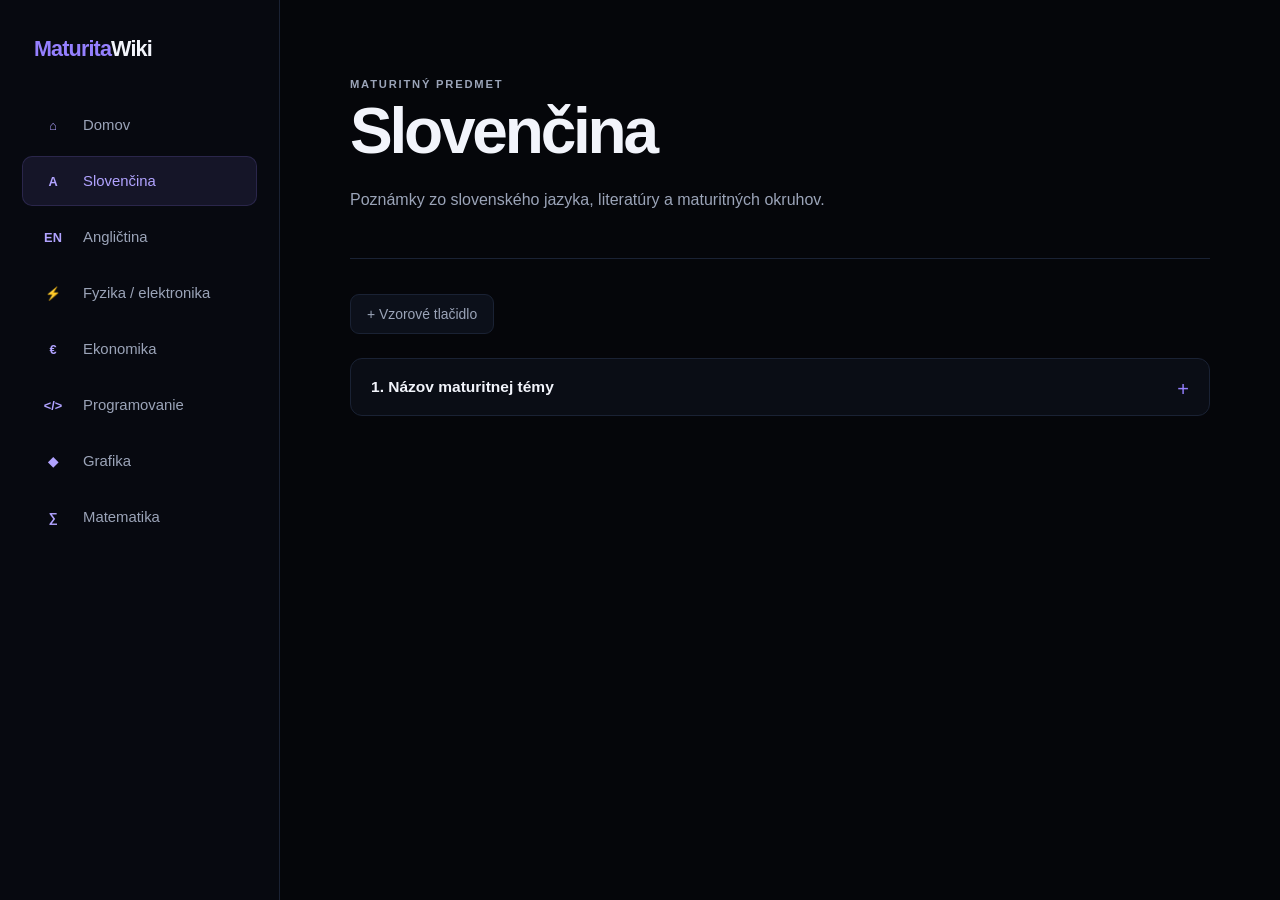
==== topics/economics.html @ a3dab2a0 "First commit test" ====
<!DOCTYPE html>
<html lang="sk">

<head>
    <meta charset="UTF-8">
    <meta name="viewport" content="width=device-width, initial-scale=1.0">

    <title>Slovenčina | MaturitaWiki</title>

    <link rel="stylesheet" href="../css/style.css">
</head>

<body class="topic-page">

    <aside class="topic-sidebar">

        <a href="../index.html" class="sidebar-logo">
            <span>Maturita</span>Wiki
        </a>

        <nav>

            <a href="../index.html" class="sidebar-link">
                <span class="sidebar-icon">⌂</span>
                Domov
            </a>

            <a href="slovak.html" class="sidebar-link active">
                <span class="sidebar-icon">A</span>
                Slovenčina
            </a>

            <a href="english.html" class="sidebar-link">
                <span class="sidebar-icon">EN</span>
                Angličtina
            </a>

            <a href="physics-electronics.html" class="sidebar-link">
                <span class="sidebar-icon">⚡</span>
                Fyzika / elektronika
            </a>

            <a href="economics.html" class="sidebar-link">
                <span class="sidebar-icon">€</span>
                Ekonomika
            </a>

            <a href="programming.html" class="sidebar-link">
                <span class="sidebar-icon">&lt;/&gt;</span>
                Programovanie
            </a>

            <a href="graphics.html" class="sidebar-link">
                <span class="sidebar-icon">◆</span>
                Grafika
            </a>

            <a href="mathematics.html" class="sidebar-link">
                <span class="sidebar-icon">∑</span>
                Matematika
            </a>

        </nav>

    </aside>


    <main class="topic-content">

        <header class="topic-header">

            <p class="topic-label">
                MATURITNÝ PREDMET
            </p>

            <h1>Slovenčina</h1>

            <p>
                Poznámky zo slovenského jazyka, literatúry
                a maturitných okruhov.
            </p>

        </header>


        <section class="topic-section">

            <button class="topic-button">
                + Vzorové tlačidlo
            </button>


            <details class="topic-details">

                <summary>
                    1. Názov maturitnej témy
                </summary>

                <div class="details-content">

                    <h3>Základné vysvetlenie</h3>

                    <p>
                        Sem napíš vysvetlenie maturitnej témy.
                    </p>


                    <h3>Dôležité pojmy</h3>

                    <ul>
                        <li>Prvý pojem</li>
                        <li>Druhý pojem</li>
                        <li>Tretí pojem</li>
                    </ul>


                    <div class="info-box">
                        Sem môžeš vložiť dôležitú poznámku,
                        definíciu alebo informáciu.
                    </div>


                    <h3>Čo povedať na maturite</h3>

                    <p>
                        Sem si môžeš pripraviť kratšiu odpoveď,
                        ktorú chceš povedať pri skúške.
                    </p>

                </div>

            </details>

        </section>

    </main>

</body>

</html>
---- css/style.css ----
/* =========================================
   VARIABLES
========================================= */

:root {
    --background: #060912;
    --background-secondary: #090d18;

    --sidebar: #080c17;
    --card: #0d1220;
    --card-hover: #12192a;

    --text: #f2f4fb;
    --text-secondary: #9ba4b8;
    --text-dark: #687287;

    --accent: #9580ff;
    --accent-light: #b1a3ff;

    --border: #1a2234;
    --border-hover: #3f3966;

    --topbar-height: 70px;
}


/* =========================================
   GLOBAL
========================================= */

* {
    box-sizing: border-box;
}


html {
    scroll-behavior: smooth;
}


body {
    margin: 0;

    min-height: 100vh;

    background:
        radial-gradient(
            circle at 80% 0%,
            rgba(83, 65, 150, 0.12),
            transparent 30rem
        ),
        var(--background);

    color: var(--text);

    font-family:
        Inter,
        -apple-system,
        BlinkMacSystemFont,
        "Segoe UI",
        sans-serif;
}


a {
    color: inherit;
}


/* =========================================
   TOP BAR
========================================= */

.topbar {
    position: fixed;

    top: 0;
    left: 0;
    right: 0;

    z-index: 100;

    height: var(--topbar-height);

    display: flex;
    align-items: center;

    gap: 18px;

    padding: 0 28px;

    border-bottom:
        1px solid var(--border);

    background:
        rgba(6, 9, 18, 0.88);

    backdrop-filter: blur(14px);
}


/* Website name */

.logo {
    text-decoration: none;

    color: var(--text);

    font-size: 1.35rem;
    font-weight: 700;

    letter-spacing: -0.04em;
}


.logo span,
.sidebar-logo span {
    color: var(--accent);
}


/* =========================================
   MENU BUTTON
========================================= */

.menu-button {
    width: 42px;
    height: 42px;

    display: grid;
    place-items: center;

    border:
        1px solid var(--border);

    border-radius: 10px;

    color: var(--text);

    background:
        var(--background-secondary);

    font-size: 1.15rem;

    cursor: pointer;

    transition:
        background 150ms ease,
        border-color 150ms ease,
        transform 150ms ease;
}


.menu-button:hover {
    background: var(--card-hover);

    border-color:
        var(--border-hover);
}


.menu-button:active {
    transform: scale(0.92);
}


/* =========================================
   SIDEBAR
========================================= */

.sidebar {
    position: fixed;

    top: 0;
    left: 0;

    z-index: 300;

    width: 310px;
    height: 100vh;

    padding: 22px;

    background:
        var(--sidebar);

    border-right:
        1px solid var(--border);

    transform:
        translateX(-100%);

    transition:
        transform
        240ms
        cubic-bezier(
            0.4,
            0,
            0.2,
            1
        );
}


/* JavaScript adds this class */

.sidebar.open {
    transform:
        translateX(0);
}


/* Top part of sidebar */

.sidebar-header {
    height: 52px;

    display: flex;
    align-items: center;
    justify-content: space-between;

    margin-bottom: 30px;
}


.sidebar-logo {
    color: var(--text);

    font-size: 1.35rem;
    font-weight: 700;

    letter-spacing: -0.04em;

    text-decoration: none;
}


.close-button {
    width: 38px;
    height: 38px;

    display: grid;
    place-items: center;

    border: none;
    border-radius: 8px;

    color:
        var(--text-secondary);

    background:
        transparent;

    font-size: 1.6rem;

    cursor: pointer;

    transition:
        color 150ms ease,
        background 150ms ease;
}


.close-button:hover {
    color: white;

    background:
        var(--card);
}


/* =========================================
   SIDEBAR LINKS
========================================= */

.sidebar-nav {
    display: flex;
    flex-direction: column;

    gap: 6px;
}


.sidebar-link {
    display: flex;
    align-items: center;

    gap: 14px;

    min-height: 50px;

    padding:
        0
        14px;

    border:
        1px solid transparent;

    border-radius: 10px;

    color:
        var(--text-secondary);

    text-decoration: none;

    font-size: 0.93rem;

    transition:
        background 150ms ease,
        border-color 150ms ease,
        color 150ms ease,
        transform 150ms ease;
}


.sidebar-link:hover {
    color: var(--text);

    background:
        var(--card);

    border-color:
        var(--border);

    transform:
        translateX(3px);
}


.sidebar-link.active {
    color:
        var(--accent-light);

    background:
        rgba(149, 128, 255, 0.10);

    border-color:
        rgba(149, 128, 255, 0.16);
}


.sidebar-icon {
    width: 32px;

    color:
        var(--accent-light);

    font-size: 0.8rem;
    font-weight: 700;

    text-align: center;
}


/* =========================================
   SIDEBAR OVERLAY
========================================= */

.sidebar-overlay {
    position: fixed;

    inset: 0;

    z-index: 200;

    background:
        rgba(0, 0, 0, 0.60);

    opacity: 0;

    pointer-events: none;

    transition:
        opacity 240ms ease;
}


.sidebar-overlay.open {
    opacity: 1;

    pointer-events: auto;
}


/* =========================================
   MAIN CONTENT
========================================= */

.content {
    width: min(1050px, calc(100% - 40px));

    margin: 0 auto;

    padding:
        140px
        0
        80px;
}


/* =========================================
   INTRODUCTION
========================================= */

.intro {
    max-width: 720px;

    margin-bottom: 50px;
}


.page-label {
    margin:
        0
        0
        12px;

    color:
        var(--accent);

    font-size: 0.7rem;
    font-weight: 700;

    letter-spacing: 0.16em;
}


.intro h1 {
    margin:
        0
        0
        18px;

    font-size:
        clamp(
            2.6rem,
            5vw,
            4rem
        );

    line-height: 1;

    letter-spacing: -0.045em;
}


.intro p:last-child {
    margin: 0;

    color:
        var(--text-secondary);

    font-size: 1rem;

    line-height: 1.7;
}


/* =========================================
   SUBJECT LIST
========================================= */

.subjects {
    display: grid;

    gap: 12px;
}


/* Subject button */

.subject-button {
    position: relative;

    min-height: 100px;

    display: grid;

    grid-template-columns:
        52px
        1fr
        auto;

    align-items: center;

    gap: 20px;

    padding:
        20px
        22px;

    overflow: hidden;

    border:
        1px solid var(--border);

    border-radius: 14px;

    background:
        rgba(13, 18, 32, 0.82);

    text-decoration: none;

    transition:
        transform 160ms ease,
        border-color 160ms ease,
        background 160ms ease,
        box-shadow 160ms ease;
}


/* Hover */

.subject-button:hover {
    transform:
        translateY(-2px);

    border-color:
        var(--border-hover);

    background:
        var(--card-hover);

    box-shadow:
        0
        12px
        35px
        rgba(0, 0, 0, 0.22);
}


/* Press animation */

.subject-button.pressed {
    animation:
        buttonPop
        220ms
        ease;
}


@keyframes buttonPop {

    0% {
        transform:
            scale(1);
    }

    45% {
        transform:
            scale(0.975);
    }

    75% {
        transform:
            scale(1.012);
    }

    100% {
        transform:
            scale(1);
    }

}


/* =========================================
   ICON
========================================= */

.subject-icon {
    width: 48px;
    height: 48px;

    display: grid;
    place-items: center;

    border:
        1px solid
        rgba(149, 128, 255, 0.18);

    border-radius: 10px;

    color:
        var(--accent-light);

    background:
        rgba(149, 128, 255, 0.08);

    font-size: 0.82rem;
    font-weight: 700;
}


/* =========================================
   SUBJECT TEXT
========================================= */

.subject-info h2 {
    margin:
        0
        0
        6px;

    font-size: 1.05rem;
    font-weight: 600;
}


.subject-info p {
    margin: 0;

    color:
        var(--text-secondary);

    font-size: 0.88rem;

    line-height: 1.5;
}


/* =========================================
   ARROW
========================================= */

.arrow {
    color:
        var(--text-dark);

    font-size: 1.2rem;

    transition:
        transform 150ms ease,
        color 150ms ease;
}


.subject-button:hover .arrow {
    color:
        var(--accent-light);

    transform:
        translateX(4px);
}


/* =========================================
   MOBILE
========================================= */

@media (max-width: 650px) {

    .topbar {
        padding:
            0
            16px;
    }


    .content {
        width:
            calc(100% - 28px);

        padding-top:
            115px;
    }


    .intro {
        margin-bottom:
            35px;
    }


    .subject-button {
        grid-template-columns:
            46px
            1fr
            auto;

        gap: 14px;

        padding:
            16px;
    }


    .subject-icon {
        width: 44px;
        height: 44px;
    }


    .subject-info p {
        font-size:
            0.82rem;
    }


    .sidebar {
        width:
            min(
                310px,
                88vw
            );
    }

}

/* =========================================
   TOPIC / SUBJECT PAGES
========================================= */

.topic-page {
    margin: 0;

    min-height: 100vh;

    background: #05060a;

    color: var(--text);
}


/* Permanent sidebar */

.topic-sidebar {
    position: fixed;

    top: 0;
    left: 0;

    width: 280px;
    height: 100vh;

    padding:
        36px
        22px;

    border-right:
        1px solid
        var(--border);

    background:
        #070910;

    overflow-y: auto;
}


/* Logo */

.topic-sidebar .sidebar-logo {
    display: block;

    margin:
        0
        12px
        38px;
}


/* Topic navigation */

.topic-sidebar nav {
    display: flex;

    flex-direction: column;

    gap: 6px;
}


.topic-sidebar .sidebar-link {
    width: 100%;
}


/* =========================================
   TOPIC CONTENT
========================================= */

.topic-content {
    max-width: 1050px;

    margin-left: 280px;

    padding:
        75px
        70px
        100px;
}


/* Page heading */

.topic-header {
    max-width: 760px;

    margin-bottom: 45px;
}


.topic-label {
    margin:
        0
        0
        12px;

    color:
        var(--accent);

    font-size:
        0.7rem;

    font-weight: 700;

    letter-spacing:
        0.16em;
}


.topic-header h1 {
    margin:
        0
        0
        18px;

    font-size:
        clamp(
            2.8rem,
            5vw,
            4.4rem
        );

    letter-spacing:
        -0.05em;
}


.topic-header p {
    margin: 0;

    color:
        var(--text-secondary);

    line-height: 1.7;
}


/* Horizontal separator */

.topic-section {
    padding-top: 35px;

    border-top:
        1px solid
        var(--border);
}


/* =========================================
   TEMPLATE BUTTON
========================================= */

.topic-button {
    display: inline-flex;

    align-items: center;

    gap: 10px;

    margin-bottom: 24px;

    padding:
        11px
        16px;

    border:
        1px solid
        var(--border);

    border-radius:
        9px;

    color:
        var(--text-secondary);

    background:
        #0c101a;

    font-size:
        0.87rem;

    text-decoration: none;

    cursor: pointer;

    transition:
        background 150ms ease,
        border-color 150ms ease,
        color 150ms ease,
        transform 150ms ease;
}


.topic-button:hover {
    color:
        var(--text);

    background:
        #111725;

    border-color:
        var(--border-hover);

    transform:
        translateY(-1px);
}


.topic-button:active {
    transform:
        scale(0.96);
}


/* =========================================
   DETAILS / MATURITA QUESTIONS
========================================= */

.topic-details {
    margin-bottom:
        12px;

    overflow: hidden;

    border:
        1px solid
        var(--border);

    border-radius:
        12px;

    background:
        #0a0d15;

    transition:
        border-color 150ms ease,
        background 150ms ease;
}


.topic-details:hover {
    border-color:
        #283149;
}


.topic-details[open] {
    border-color:
        rgba(149, 128, 255, 0.30);

    background:
        #0c101a;
}


/* Clickable heading */

.topic-details summary {
    padding:
        19px
        20px;

    cursor: pointer;

    list-style: none;

    font-size:
        0.97rem;

    font-weight:
        600;

    user-select: none;
}


.topic-details summary::-webkit-details-marker {
    display: none;
}


/* + icon */

.topic-details summary::after {
    content: "+";

    float: right;

    color:
        var(--accent);

    font-size:
        1.25rem;

    font-weight:
        400;
}


/* Change + into − */

.topic-details[open] summary::after {
    content: "−";
}


/* Content inside details */

.details-content {
    padding:
        0
        20px
        22px;

    color:
        var(--text-secondary);

    line-height:
        1.75;
}


.details-content h2,
.details-content h3 {
    color:
        var(--text);

    margin-top:
        25px;
}


.details-content p {
    margin:
        12px
        0;
}


.details-content ul {
    padding-left:
        22px;
}


/* =========================================
   SMALL INFORMATION BOX
========================================= */

.info-box {
    margin:
        20px
        0;

    padding:
        15px
        17px;

    border-left:
        3px solid
        var(--accent);

    border-radius:
        6px;

    background:
        rgba(149, 128, 255, 0.06);

    color:
        var(--text-secondary);
}


/* =========================================
   MOBILE
========================================= */

@media (max-width: 800px) {

    .topic-sidebar {
        position: static;

        width: 100%;
        height: auto;

        border-right: none;

        border-bottom:
            1px solid
            var(--border);
    }


    .topic-content {
        margin-left: 0;

        padding:
            50px
            22px
            70px;
    }

}
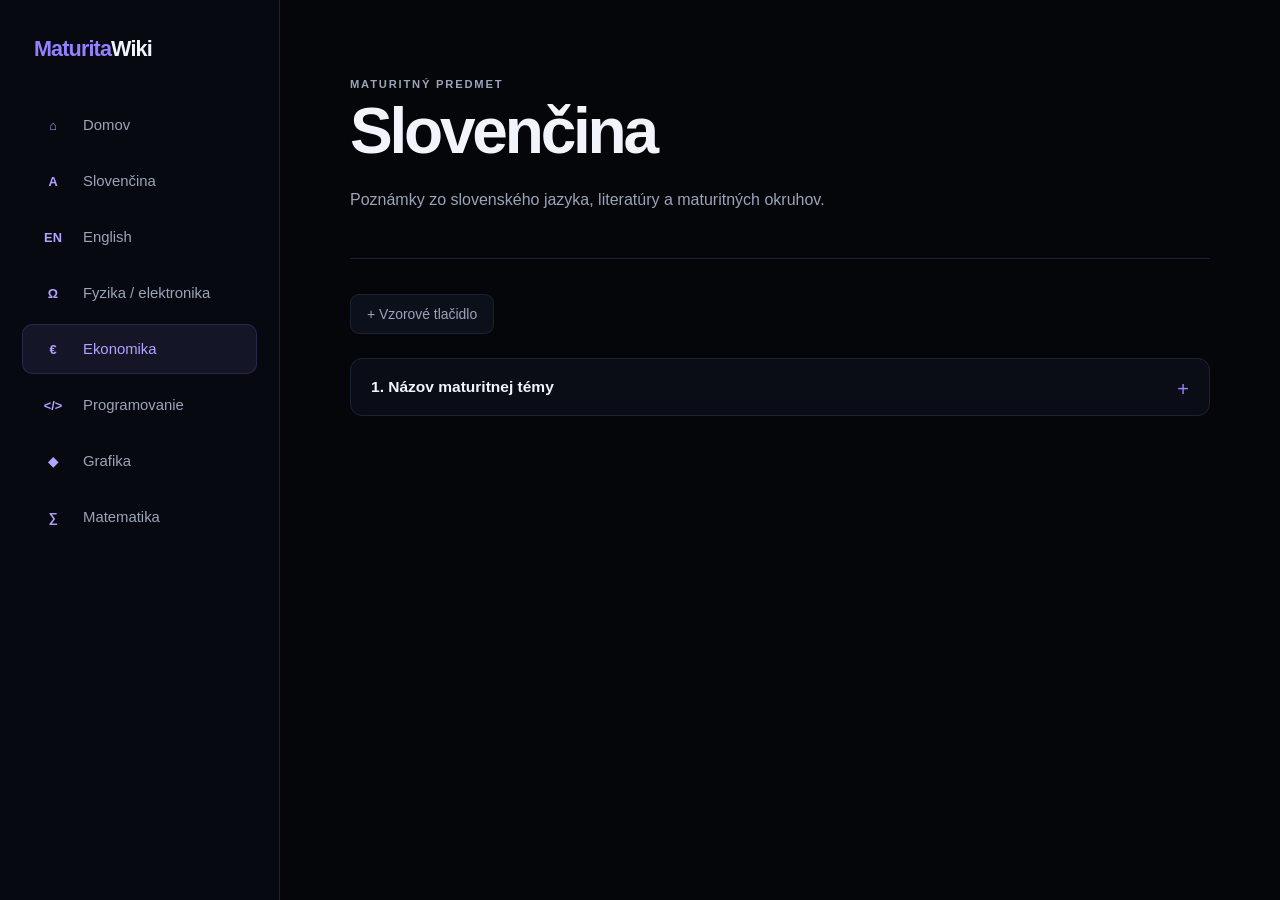
==== commit 34c401aa: "Added navigation bar as a separate file" ====
--- a/topics/economics.html
+++ b/topics/economics.html
@@ -8,61 +8,12 @@
     <title>Slovenčina | MaturitaWiki</title>
 
     <link rel="stylesheet" href="../css/style.css">
+    <script src="../js/main.js" defer></script>
 </head>
 
 <body class="topic-page">
 
-    <aside class="topic-sidebar">
-
-        <a href="../index.html" class="sidebar-logo">
-            <span>Maturita</span>Wiki
-        </a>
-
-        <nav>
-
-            <a href="../index.html" class="sidebar-link">
-                <span class="sidebar-icon">⌂</span>
-                Domov
-            </a>
-
-            <a href="slovak.html" class="sidebar-link active">
-                <span class="sidebar-icon">A</span>
-                Slovenčina
-            </a>
-
-            <a href="english.html" class="sidebar-link">
-                <span class="sidebar-icon">EN</span>
-                Angličtina
-            </a>
-
-            <a href="physics-electronics.html" class="sidebar-link">
-                <span class="sidebar-icon">⚡</span>
-                Fyzika / elektronika
-            </a>
-
-            <a href="economics.html" class="sidebar-link">
-                <span class="sidebar-icon">€</span>
-                Ekonomika
-            </a>
-
-            <a href="programming.html" class="sidebar-link">
-                <span class="sidebar-icon">&lt;/&gt;</span>
-                Programovanie
-            </a>
-
-            <a href="graphics.html" class="sidebar-link">
-                <span class="sidebar-icon">◆</span>
-                Grafika
-            </a>
-
-            <a href="mathematics.html" class="sidebar-link">
-                <span class="sidebar-icon">∑</span>
-                Matematika
-            </a>
-
-        </nav>
-
-    </aside>
+    <div data-navigation></div>
 
 
     <main class="topic-content">
--- a/css/style.css
+++ b/css/style.css
@@ -999,6 +999,8 @@
 
     float: right;
 
+    pointer-events: none;
+
     color:
         var(--accent);
 
@@ -1012,7 +1014,7 @@
 
 /* Change + into − */
 
-.topic-details[open] summary::after {
+.topic-details[open] > summary::after {
     content: "−";
 }
 
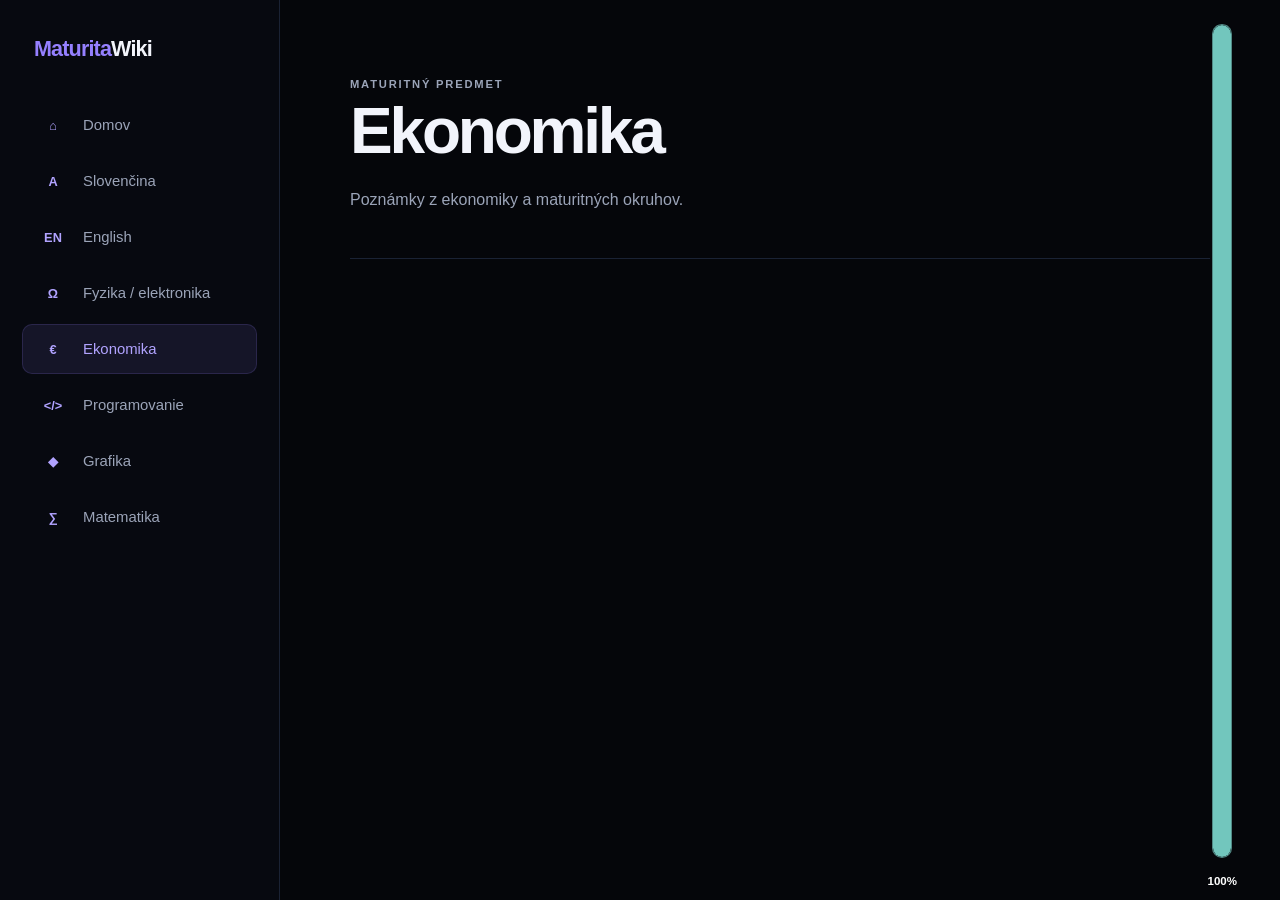
==== commit 6f1d2b13: "changed topic content" ====
--- a/topics/economics.html
+++ b/topics/economics.html
@@ -5,7 +5,7 @@
     <meta charset="UTF-8">
     <meta name="viewport" content="width=device-width, initial-scale=1.0">
 
-    <title>Slovenčina | MaturitaWiki</title>
+    <title>Ekonomika | MaturitaWiki</title>
 
     <link rel="stylesheet" href="../css/style.css">
     <script src="../js/main.js" defer></script>
@@ -24,10 +24,10 @@
                 MATURITNÝ PREDMET
             </p>
 
-            <h1>Slovenčina</h1>
+            <h1>Ekonomika</h1>
 
             <p>
-                Poznámky zo slovenského jazyka, literatúry
+                Poznámky z ekonomiky
                 a maturitných okruhov.
             </p>
 
@@ -36,51 +36,7 @@
 
         <section class="topic-section">
 
-            <button class="topic-button">
-                + Vzorové tlačidlo
-            </button>
-
-
-            <details class="topic-details">
-
-                <summary>
-                    1. Názov maturitnej témy
-                </summary>
-
-                <div class="details-content">
-
-                    <h3>Základné vysvetlenie</h3>
-
-                    <p>
-                        Sem napíš vysvetlenie maturitnej témy.
-                    </p>
-
-
-                    <h3>Dôležité pojmy</h3>
-
-                    <ul>
-                        <li>Prvý pojem</li>
-                        <li>Druhý pojem</li>
-                        <li>Tretí pojem</li>
-                    </ul>
-
-
-                    <div class="info-box">
-                        Sem môžeš vložiť dôležitú poznámku,
-                        definíciu alebo informáciu.
-                    </div>
-
-
-                    <h3>Čo povedať na maturite</h3>
-
-                    <p>
-                        Sem si môžeš pripraviť kratšiu odpoveď,
-                        ktorú chceš povedať pri skúške.
-                    </p>
-
-                </div>
-
-            </details>
+        
 
         </section>
 
--- a/css/style.css
+++ b/css/style.css
@@ -878,16 +878,16 @@
 
     border:
         1px solid
-        var(--border);
+        rgba(149, 128, 255, 0.45);
 
     border-radius:
         9px;
 
     color:
-        var(--text-secondary);
-
-    background:
-        #0c101a;
+        var(--accent-light);
+
+    background:
+        rgba(149, 128, 255, 0.16);
 
     font-size:
         0.87rem;
@@ -909,10 +909,10 @@
         var(--text);
 
     background:
-        #111725;
+        rgba(149, 128, 255, 0.28);
 
     border-color:
-        var(--border-hover);
+        rgba(149, 128, 255, 0.70);
 
     transform:
         translateY(-1px);
@@ -966,6 +966,42 @@
 }
 
 
+.topic-section > .topic-details {
+    background:
+        #0a0d15;
+}
+
+
+.details-content > .topic-details {
+    background:
+        #0d111c;
+}
+
+
+.details-content .details-content > .topic-details {
+    background:
+        #101522;
+}
+
+
+.topic-section > .topic-details[open] {
+    background:
+        #0c101a;
+}
+
+
+.details-content > .topic-details[open] {
+    background:
+        #101522;
+}
+
+
+.details-content .details-content > .topic-details[open] {
+    background:
+        #131925;
+}
+
+
 /* Clickable heading */
 
 .topic-details summary {
@@ -973,6 +1009,12 @@
         19px
         20px;
 
+    color:
+        #b8afd9;
+
+    background:
+        #0a0d15;
+
     cursor: pointer;
 
     list-style: none;
@@ -983,7 +1025,40 @@
     font-weight:
         600;
 
+    text-transform:
+        uppercase;
+
     user-select: none;
+}
+
+
+.topic-section > .topic-details > summary {
+    color:
+        var(--accent-light);
+
+    background:
+        #0d101b;
+
+    font-weight:
+        700;
+}
+
+
+.details-content > .topic-details > summary {
+    color:
+        #c4bce0;
+
+    background:
+        #111622;
+}
+
+
+.details-content .details-content > .topic-details > summary {
+    color:
+        #aaa2c3;
+
+    background:
+        #141a26;
 }
 
 
@@ -1035,13 +1110,44 @@
 }
 
 
-.details-content h2,
 .details-content h3 {
-    color:
-        var(--text);
-
     margin-top:
         25px;
+
+    padding:
+        8px
+        12px;
+
+    border-left:
+        3px solid
+        var(--accent);
+
+    color:
+        var(--accent-light);
+
+    background:
+        rgba(149, 128, 255, 0.08);
+
+    font-size:
+        1rem;
+
+    font-weight:
+        700;
+
+    text-transform:
+        uppercase;
+}
+
+
+.details-content h2 + p,
+.details-content h3 + p,
+.details-content h3 + ul {
+    margin-left:
+        24px;
+
+    padding:
+        4px
+        8px;
 }
 
 
@@ -1052,6 +1158,16 @@
 }
 
 
+.history-content p {
+    margin-left:
+        24px;
+
+    padding:
+        4px
+        8px;
+}
+
+
 .details-content ul {
     padding-left:
         22px;
@@ -1064,25 +1180,99 @@
 
 .info-box {
     margin:
-        20px
-        0;
-
-    padding:
-        15px
-        17px;
+        16px
+        0
+        0
+        24px;
+
+    padding:
+        10px
+        12px;
 
     border-left:
         3px solid
-        var(--accent);
+        #ffffff;
 
     border-radius:
         6px;
 
     background:
-        rgba(149, 128, 255, 0.06);
-
-    color:
-        var(--text-secondary);
+        rgba(118, 133, 143, 0.08);
+
+    color:
+        #8f9aa5;
+}
+
+
+/* =========================================
+   READING PROGRESS
+========================================= */
+
+.reading-progress {
+    position: fixed;
+
+    top: 24px;
+    right: 48px;
+    bottom: 42px;
+
+    z-index: 400;
+
+    width: 20px;
+
+    overflow: hidden;
+
+    border:
+        1px solid
+        rgba(114, 198, 189, 0.65);
+
+    border-radius:
+        999px;
+
+    background:
+        rgba(118, 133, 143, 0.18);
+}
+
+
+.reading-progress-fill {
+    position: absolute;
+
+    right: 0;
+    top: 0;
+    left: 0;
+
+    height: 0;
+
+    border-radius:
+        inherit;
+
+    background:
+        #72c6bd;
+
+    transition:
+        height 180ms ease;
+}
+
+
+.reading-progress-label {
+    position: fixed;
+
+    right: 43px;
+    bottom: 13px;
+
+    z-index: 400;
+
+    min-width: 26px;
+
+    color:
+        #ffffff;
+
+    font-size:
+        0.72rem;
+
+    font-weight:
+        700;
+
+    text-align: center;
 }
 
 
@@ -1091,6 +1281,14 @@
 ========================================= */
 
 @media (max-width: 800px) {
+
+    .reading-progress {
+        display: none;
+    }
+
+    .reading-progress-label {
+        display: none;
+    }
 
     .topic-sidebar {
         position: static;
@@ -1115,4 +1313,105 @@
             70px;
     }
 
+}
+
+
+.details-content h2 {
+    margin-top:
+        22px;
+
+    padding:
+        6px
+        10px;
+
+    border-left:
+        3px solid
+        #b58b4a;
+
+    color:
+        #e0b86f;
+
+    background:
+        rgba(181, 139, 74, 0.10);
+
+    font-size:
+        0.88rem;
+
+    font-weight:
+        700;
+
+    text-transform:
+        uppercase;
+}
+
+
+.details-content .correct-example,
+.details-content .wrong-example {
+    margin:
+        12px
+        0;
+
+    margin-left:
+        20px;
+
+    padding:
+        10px
+        12px;
+
+    border-left:
+        3px solid;
+
+    border-radius:
+        6px;
+}
+
+
+.details-content .correct-example {
+    border-left-color:
+        #247f78;
+
+    background:
+        rgba(36, 127, 120, 0.12);
+
+    color:
+        #72c6bd;
+}
+
+
+.details-content .wrong-example {
+    border-left-color:
+        #b6535b;
+
+    background:
+        rgba(182, 83, 91, 0.12);
+
+    color:
+        #e28b8f;
+}
+
+
+.subtopic-content {
+    padding:
+        0
+        20px
+        0
+        20px;
+}
+
+
+.subtopic-content > p,
+.subtopic-content > ul,
+.subtopic-content > .info-box {
+    margin-left:
+        0;
+
+    padding-left:
+        20px;
+}
+
+
+.subtopic-content > .info-box {
+    padding:
+        10px
+        20px;
 }
